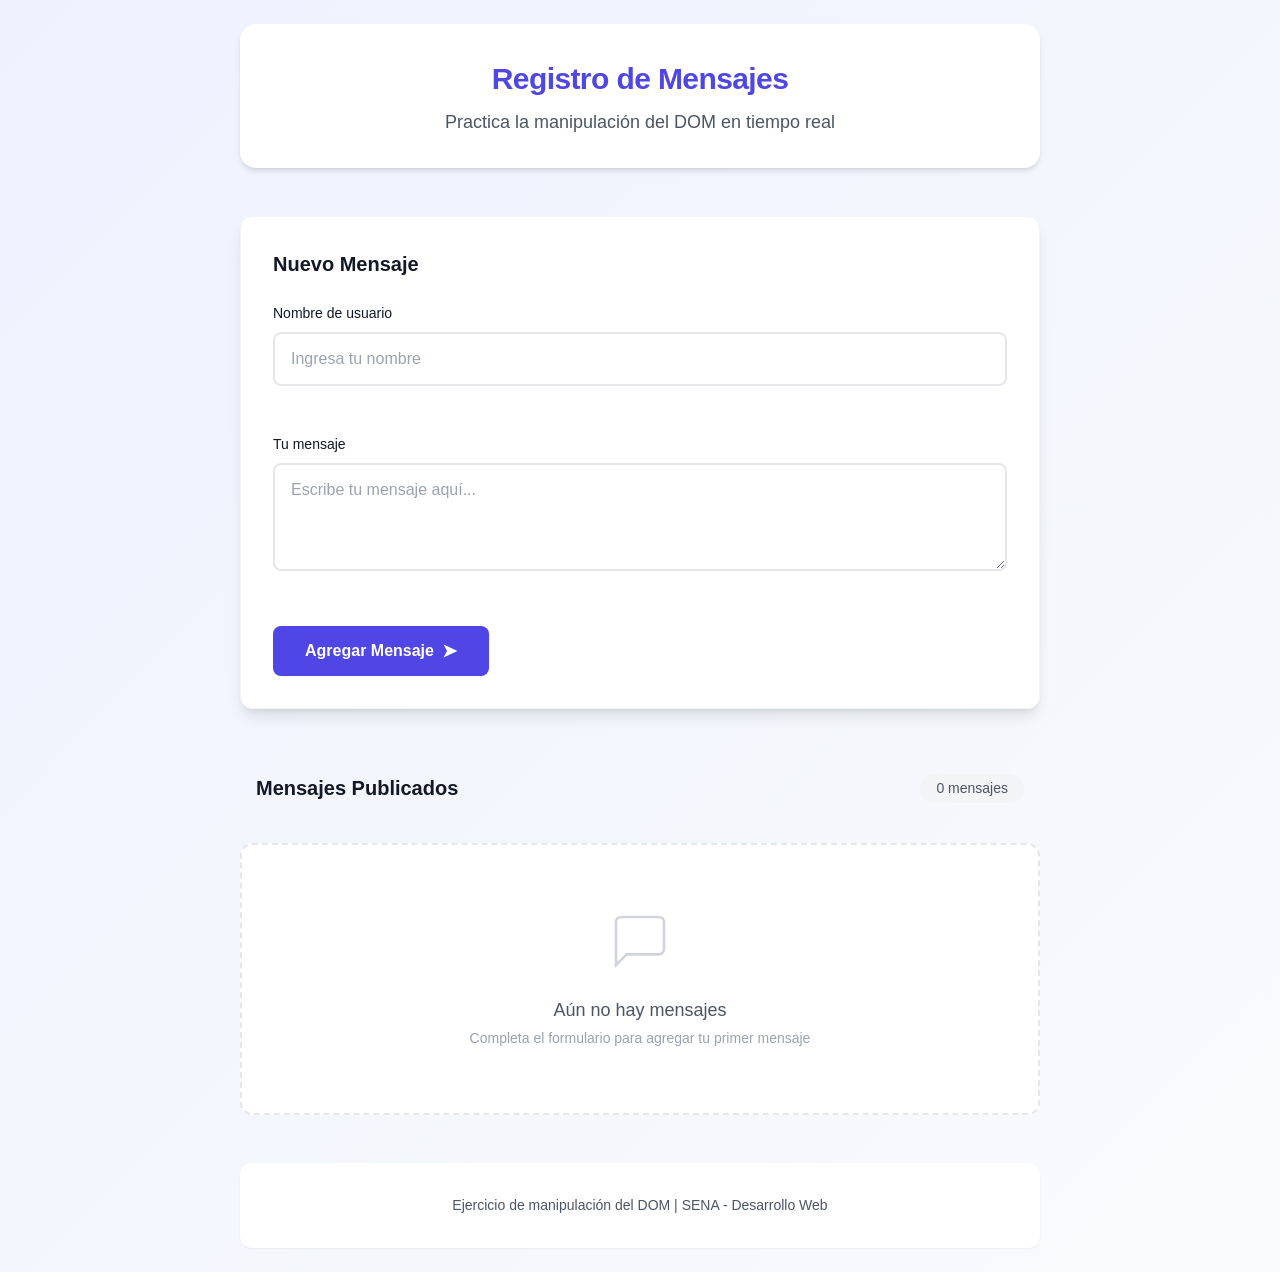
==== index.html @ c60bf7f2 "Estructura de Proyecto" ====
<!DOCTYPE html>
<html lang="es">
<head>
    <meta charset="UTF-8">
    <meta name="viewport" content="width=device-width, initial-scale=1.0">
    <title>Registro de Mensajes - Ejercicio DOM</title>
    <link rel="stylesheet" href="styles.css">
</head>
<body>
    <div class="container">
        <!-- Encabezado principal -->
        <header class="header">
            <h1 class="header__title">Registro de Mensajes</h1>
            <p class="header__subtitle">Practica la manipulación del DOM en tiempo real</p>
        </header>

        <!-- Formulario de entrada -->
        <section class="form-section">
            <div class="card">
                <h2 class="card__title">Nuevo Mensaje</h2>
                
                <form id="messageForm" class="form" novalidate>
                    <div class="form__group">
                        <label for="userName" class="form__label">
                            Nombre de usuario
                        </label>
                        <input 
                            type="text" 
                            id="userName" 
                            class="form__input" 
                            placeholder="Ingresa tu nombre"
                            aria-required="true"
                        >
                        <span class="form__error" id="userNameError"></span>
                    </div>

                    <div class="form__group">
                        <label for="userMessage" class="form__label">
                            Tu mensaje
                        </label>
                        <textarea 
                            id="userMessage" 
                            class="form__input form__textarea" 
                            placeholder="Escribe tu mensaje aquí..."
                            rows="4"
                            aria-required="true"
                        ></textarea>
                        <span class="form__error" id="userMessageError"></span>
                    </div>

                    <button type="submit" class="btn btn--primary" id="submitBtn">
                        <span class="btn__text">Agregar Mensaje</span>
                        <span class="btn__icon">➤</span>
                    </button>
                </form>
            </div>
        </section>

        <!-- Área de mensajes -->
        <section class="messages-section">
            <div class="messages-header">
                <h2 class="messages-header__title">Mensajes Publicados</h2>
                <span class="messages-header__count" id="messageCount">0 mensajes</span>
            </div>
            
            <div id="messagesContainer" class="messages-container">
                <!-- Los mensajes se agregarán aquí dinámicamente -->
                <div class="messages-empty" id="emptyState">
                    <svg class="messages-empty__icon" width="64" height="64" viewBox="0 0 24 24" fill="none" stroke="currentColor">
                        <path d="M21 15a2 2 0 0 1-2 2H7l-4 4V5a2 2 0 0 1 2-2h14a2 2 0 0 1 2 2z"></path>
                    </svg>
                    <p class="messages-empty__text">Aún no hay mensajes</p>
                    <p class="messages-empty__subtext">Completa el formulario para agregar tu primer mensaje</p>
                </div>
            </div>
        </section>

        <!-- Footer informativo -->
        <footer class="footer">
            <p class="footer__text">Ejercicio de manipulación del DOM | SENA - Desarrollo Web</p>
        </footer>
    </div>

    <script src="script.js"></script>
</body>
</html>
---- styles.css ----
/* ============================================
   SISTEMA DE DISEÑO - VARIABLES CSS
   ============================================ */

:root {
    /* Paleta de colores principal */
    --color-primary: #4f46e5;
    --color-primary-dark: #4338ca;
    --color-primary-light: #6366f1;
    --color-primary-lighter: #eef2ff;
    
    /* Colores de estado */
    --color-success: #10b981;
    --color-error: #ef4444;
    --color-warning: #f59e0b;
    --color-info: #3b82f6;
    
    /* Escala de grises */
    --color-gray-50: #f9fafb;
    --color-gray-100: #f3f4f6;
    --color-gray-200: #e5e7eb;
    --color-gray-300: #d1d5db;
    --color-gray-400: #9ca3af;
    --color-gray-500: #6b7280;
    --color-gray-600: #4b5563;
    --color-gray-700: #374151;
    --color-gray-800: #1f2937;
    --color-gray-900: #111827;
    
    /* Colores de fondo */
    --color-background: #ffffff;
    --color-background-secondary: var(--color-gray-50);
    --color-surface: #ffffff;
    
    /* Colores de texto */
    --color-text-primary: var(--color-gray-900);
    --color-text-secondary: var(--color-gray-600);
    --color-text-tertiary: var(--color-gray-400);
    
    /* Tipografía */
    --font-family-base: -apple-system, BlinkMacSystemFont, 'Segoe UI', 'Roboto', 'Oxygen', 'Ubuntu', 'Cantarell', sans-serif;
    --font-family-mono: 'Courier New', Courier, monospace;
    
    /* Tamaños de fuente */
    --font-size-xs: 0.75rem;    /* 12px */
    --font-size-sm: 0.875rem;   /* 14px */
    --font-size-base: 1rem;     /* 16px */
    --font-size-lg: 1.125rem;   /* 18px */
    --font-size-xl: 1.25rem;    /* 20px */
    --font-size-2xl: 1.5rem;    /* 24px */
    --font-size-3xl: 1.875rem;  /* 30px */
    --font-size-4xl: 2.25rem;   /* 36px */
    
    /* Pesos de fuente */
    --font-weight-normal: 400;
    --font-weight-medium: 500;
    --font-weight-semibold: 600;
    --font-weight-bold: 700;
    
    /* Espaciado */
    --spacing-xs: 0.25rem;   /* 4px */
    --spacing-sm: 0.5rem;    /* 8px */
    --spacing-md: 1rem;      /* 16px */
    --spacing-lg: 1.5rem;    /* 24px */
    --spacing-xl: 2rem;      /* 32px */
    --spacing-2xl: 3rem;     /* 48px */
    --spacing-3xl: 4rem;     /* 64px */
    
    /* Border radius */
    --radius-sm: 0.375rem;   /* 6px */
    --radius-md: 0.5rem;     /* 8px */
    --radius-lg: 0.75rem;    /* 12px */
    --radius-xl: 1rem;       /* 16px */
    --radius-full: 9999px;
    
    /* Sombras */
    --shadow-sm: 0 1px 2px 0 rgb(0 0 0 / 0.05);
    --shadow-md: 0 4px 6px -1px rgb(0 0 0 / 0.1), 0 2px 4px -2px rgb(0 0 0 / 0.1);
    --shadow-lg: 0 10px 15px -3px rgb(0 0 0 / 0.1), 0 4px 6px -4px rgb(0 0 0 / 0.1);
    --shadow-xl: 0 20px 25px -5px rgb(0 0 0 / 0.1), 0 8px 10px -6px rgb(0 0 0 / 0.1);
    
    /* Transiciones */
    --transition-fast: 150ms cubic-bezier(0.4, 0, 0.2, 1);
    --transition-base: 200ms cubic-bezier(0.4, 0, 0.2, 1);
    --transition-slow: 300ms cubic-bezier(0.4, 0, 0.2, 1);
    
    /* Z-index */
    --z-index-dropdown: 1000;
    --z-index-modal: 1050;
    --z-index-tooltip: 1100;
}

/* ============================================
   RESET Y ESTILOS BASE
   ============================================ */

*, *::before, *::after {
    box-sizing: border-box;
    margin: 0;
    padding: 0;
}

html {
    font-size: 16px;
    -webkit-font-smoothing: antialiased;
    -moz-osx-font-smoothing: grayscale;
}

body {
    font-family: var(--font-family-base);
    font-size: var(--font-size-base);
    font-weight: var(--font-weight-normal);
    line-height: 1.5;
    color: var(--color-text-primary);
    background: linear-gradient(135deg, var(--color-primary-lighter) 0%, var(--color-gray-50) 100%);
    min-height: 100vh;
    padding: var(--spacing-lg);
}

/* ============================================
   LAYOUT PRINCIPAL
   ============================================ */

.container {
    max-width: 800px;
    margin: 0 auto;
}

/* ============================================
   HEADER
   ============================================ */

.header {
    text-align: center;
    margin-bottom: var(--spacing-2xl);
    padding: var(--spacing-xl) var(--spacing-md);
    background: var(--color-surface);
    border-radius: var(--radius-xl);
    box-shadow: var(--shadow-md);
}

.header__title {
    font-size: var(--font-size-3xl);
    font-weight: var(--font-weight-bold);
    color: var(--color-primary);
    margin-bottom: var(--spacing-sm);
    letter-spacing: -0.02em;
}

.header__subtitle {
    font-size: var(--font-size-lg);
    color: var(--color-text-secondary);
    font-weight: var(--font-weight-normal);
}

/* ============================================
   CARD COMPONENT
   ============================================ */

.card {
    background: var(--color-surface);
    border-radius: var(--radius-lg);
    padding: var(--spacing-xl);
    box-shadow: var(--shadow-lg);
    border: 1px solid var(--color-gray-100);
}

.card__title {
    font-size: var(--font-size-xl);
    font-weight: var(--font-weight-semibold);
    color: var(--color-text-primary);
    margin-bottom: var(--spacing-lg);
}

/* ============================================
   FORMULARIO
   ============================================ */

.form-section {
    margin-bottom: var(--spacing-2xl);
}

.form__group {
    margin-bottom: var(--spacing-lg);
}

.form__label {
    display: block;
    font-size: var(--font-size-sm);
    font-weight: var(--font-weight-medium);
    color: var(--color-text-primary);
    margin-bottom: var(--spacing-sm);
}

.form__input {
    width: 100%;
    padding: var(--spacing-md);
    font-size: var(--font-size-base);
    font-family: var(--font-family-base);
    color: var(--color-text-primary);
    background-color: var(--color-surface);
    border: 2px solid var(--color-gray-200);
    border-radius: var(--radius-md);
    transition: all var(--transition-base);
    outline: none;
}

.form__input:focus {
    border-color: var(--color-primary);
    box-shadow: 0 0 0 3px var(--color-primary-lighter);
}

.form__input::placeholder {
    color: var(--color-gray-400);
}

.form__textarea {
    resize: vertical;
    min-height: 100px;
}

.form__input.error {
    border-color: var(--color-error);
}

.form__input.error:focus {
    box-shadow: 0 0 0 3px rgba(239, 68, 68, 0.1);
}

.form__error {
    display: block;
    font-size: var(--font-size-sm);
    color: var(--color-error);
    margin-top: var(--spacing-xs);
    min-height: 1.25rem;
    font-weight: var(--font-weight-medium);
}

/* ============================================
   BOTONES
   ============================================ */

.btn {
    display: inline-flex;
    align-items: center;
    justify-content: center;
    gap: var(--spacing-sm);
    padding: var(--spacing-md) var(--spacing-xl);
    font-size: var(--font-size-base);
    font-weight: var(--font-weight-semibold);
    font-family: var(--font-family-base);
    line-height: 1;
    border: none;
    border-radius: var(--radius-md);
    cursor: pointer;
    transition: all var(--transition-base);
    outline: none;
    text-decoration: none;
    white-space: nowrap;
}

.btn--primary {
    background-color: var(--color-primary);
    color: white;
    box-shadow: var(--shadow-sm);
}

.btn--primary:hover {
    background-color: var(--color-primary-dark);
    box-shadow: var(--shadow-md);
    transform: translateY(-1px);
}

.btn--primary:active {
    transform: translateY(0);
    box-shadow: var(--shadow-sm);
}

.btn--primary:focus-visible {
    box-shadow: 0 0 0 3px var(--color-primary-lighter);
}

.btn__icon {
    font-size: var(--font-size-lg);
}

/* ============================================
   SECCIÓN DE MENSAJES
   ============================================ */

.messages-section {
    margin-bottom: var(--spacing-2xl);
}

.messages-header {
    display: flex;
    justify-content: space-between;
    align-items: center;
    margin-bottom: var(--spacing-lg);
    padding: var(--spacing-md);
}

.messages-header__title {
    font-size: var(--font-size-xl);
    font-weight: var(--font-weight-semibold);
    color: var(--color-text-primary);
}

.messages-header__count {
    font-size: var(--font-size-sm);
    font-weight: var(--font-weight-medium);
    color: var(--color-text-secondary);
    background-color: var(--color-gray-100);
    padding: var(--spacing-xs) var(--spacing-md);
    border-radius: var(--radius-full);
}

.messages-container {
    display: flex;
    flex-direction: column;
    gap: var(--spacing-md);
}

/* Estado vacío */
.messages-empty {
    display: flex;
    flex-direction: column;
    align-items: center;
    justify-content: center;
    padding: var(--spacing-3xl) var(--spacing-xl);
    background: var(--color-surface);
    border-radius: var(--radius-lg);
    border: 2px dashed var(--color-gray-200);
    text-align: center;
}

.messages-empty__icon {
    color: var(--color-gray-300);
    margin-bottom: var(--spacing-lg);
}

.messages-empty__text {
    font-size: var(--font-size-lg);
    font-weight: var(--font-weight-medium);
    color: var(--color-text-secondary);
    margin-bottom: var(--spacing-xs);
}

.messages-empty__subtext {
    font-size: var(--font-size-sm);
    color: var(--color-text-tertiary);
}

/* Tarjeta de mensaje */
.message-card {
    background: var(--color-surface);
    border-radius: var(--radius-lg);
    padding: var(--spacing-lg);
    box-shadow: var(--shadow-md);
    border-left: 4px solid var(--color-primary);
    animation: slideIn var(--transition-slow) ease-out;
    transition: all var(--transition-base);
}

.message-card:hover {
    box-shadow: var(--shadow-xl);
    transform: translateY(-2px);
}

.message-card__header {
    display: flex;
    justify-content: space-between;
    align-items: center;
    margin-bottom: var(--spacing-md);
}

.message-card__user {
    display: flex;
    align-items: center;
    gap: var(--spacing-sm);
}

.message-card__avatar {
    width: 40px;
    height: 40px;
    border-radius: var(--radius-full);
    background: linear-gradient(135deg, var(--color-primary-light), var(--color-primary));
    display: flex;
    align-items: center;
    justify-content: center;
    color: white;
    font-weight: var(--font-weight-bold);
    font-size: var(--font-size-sm);
}

.message-card__username {
    font-size: var(--font-size-base);
    font-weight: var(--font-weight-semibold);
    color: var(--color-text-primary);
}

.message-card__timestamp {
    font-size: var(--font-size-xs);
    color: var(--color-text-tertiary);
    font-weight: var(--font-weight-medium);
}

.message-card__content {
    font-size: var(--font-size-base);
    color: var(--color-text-secondary);
    line-height: 1.6;
    word-wrap: break-word;
}

/* ============================================
   FOOTER
   ============================================ */

.footer {
    text-align: center;
    padding: var(--spacing-xl);
    background: var(--color-surface);
    border-radius: var(--radius-lg);
    box-shadow: var(--shadow-sm);
}

.footer__text {
    font-size: var(--font-size-sm);
    color: var(--color-text-secondary);
}

/* ============================================
   ANIMACIONES
   ============================================ */

@keyframes slideIn {
    from {
        opacity: 0;
        transform: translateY(-10px);
    }
    to {
        opacity: 1;
        transform: translateY(0);
    }
}

/* ============================================
   RESPONSIVE DESIGN
   ============================================ */

@media (max-width: 768px) {
    body {
        padding: var(--spacing-md);
    }
    
    .header {
        padding: var(--spacing-lg) var(--spacing-md);
        margin-bottom: var(--spacing-xl);
    }
    
    .header__title {
        font-size: var(--font-size-2xl);
    }
    
    .header__subtitle {
        font-size: var(--font-size-base);
    }
    
    .card {
        padding: var(--spacing-lg);
    }
    
    .messages-header {
        flex-direction: column;
        align-items: flex-start;
        gap: var(--spacing-sm);
    }
}

@media (max-width: 480px) {
    .btn {
        width: 100%;
    }
    
    .message-card__header {
        flex-direction: column;
        align-items: flex-start;
        gap: var(--spacing-sm);
    }
}

/* ============================================
   UTILIDADES
   ============================================ */

.hidden {
    display: none !important;
}

.fade-out {
    animation: fadeOut var(--transition-base) ease-out forwards;
}

@keyframes fadeOut {
    to {
        opacity: 0;
        transform: scale(0.95);
    }
}
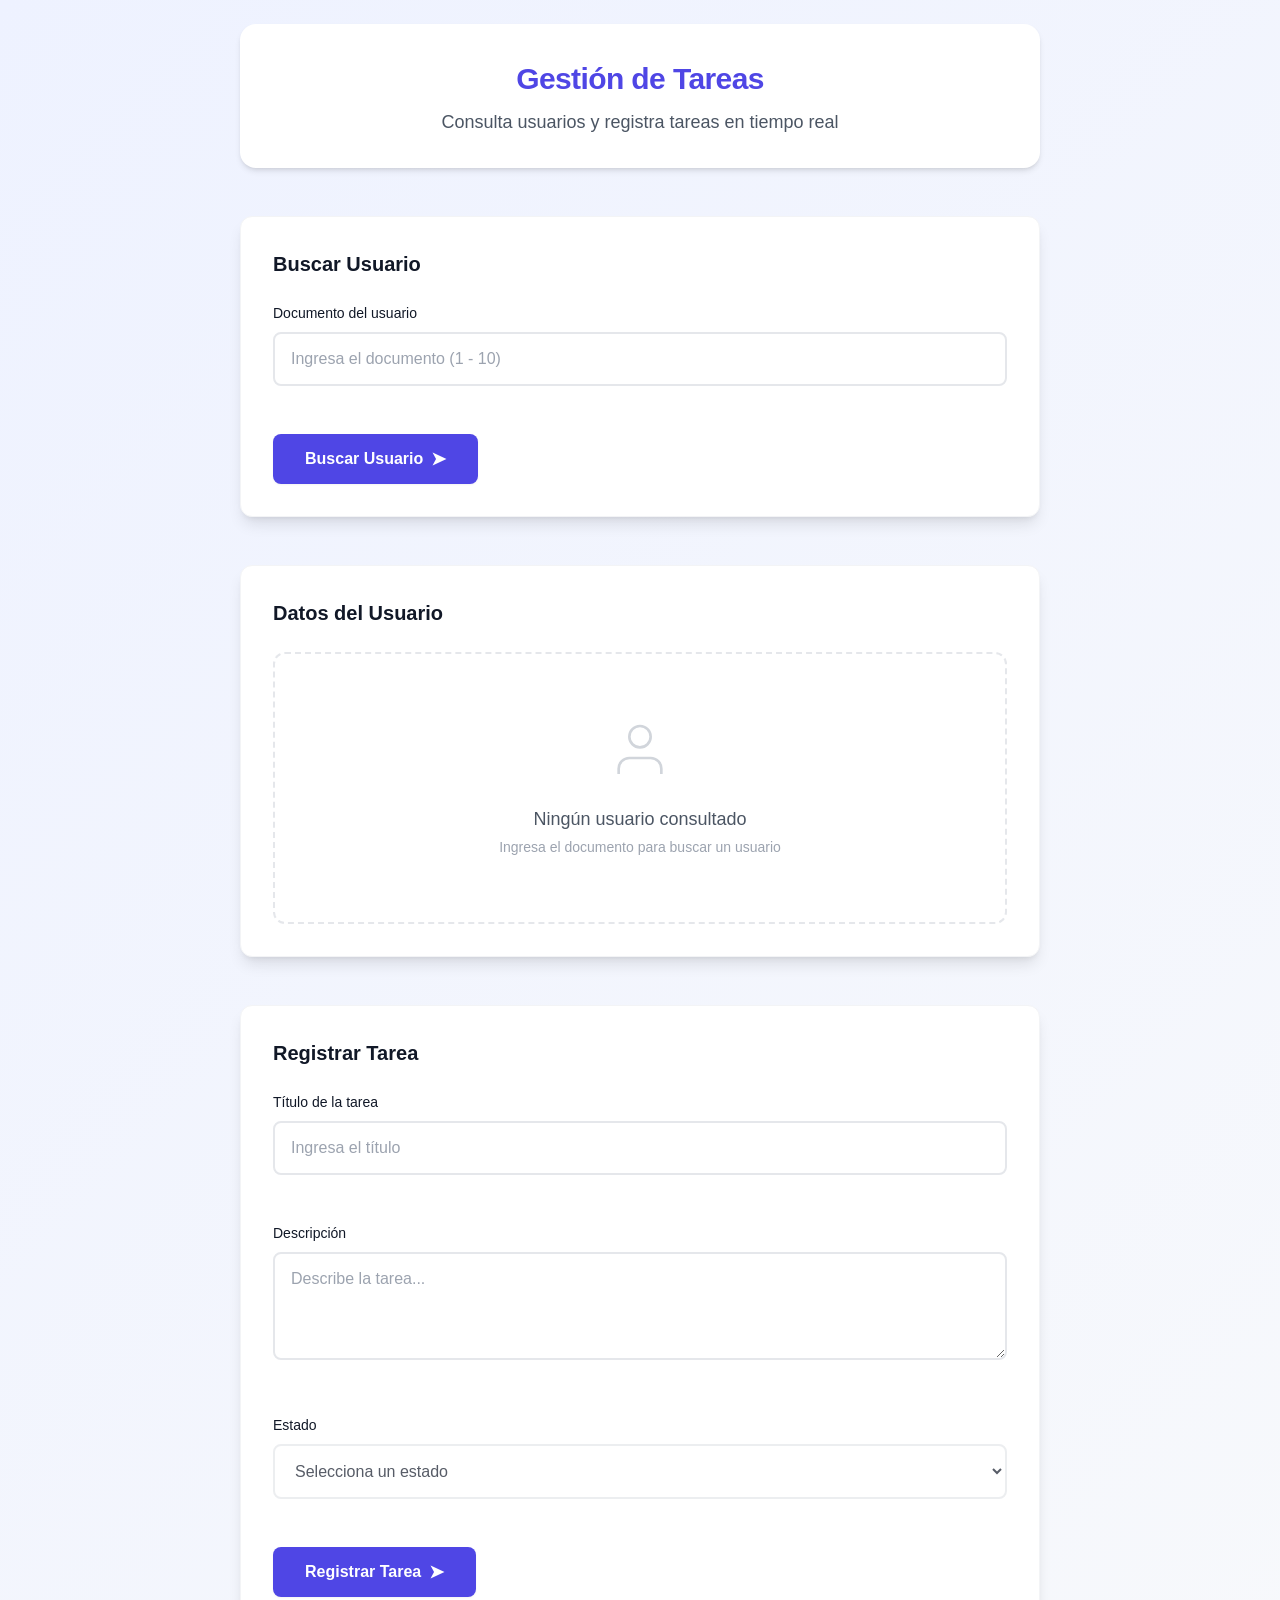
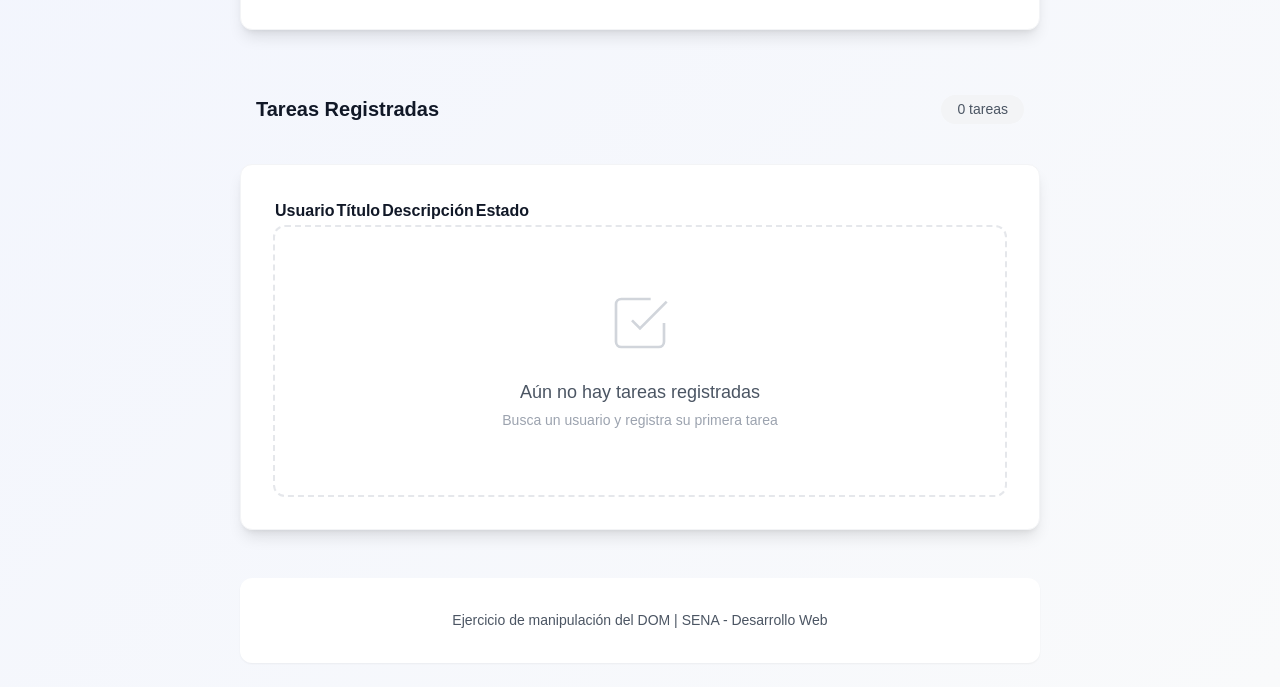
==== commit 4ed3e02a: "Estructura de proyecto ajuste index.html" ====
--- a/index.html
+++ b/index.html
@@ -3,84 +3,169 @@
 <head>
     <meta charset="UTF-8">
     <meta name="viewport" content="width=device-width, initial-scale=1.0">
-    <title>Registro de Mensajes - Ejercicio DOM</title>
+    <title>Gestión de Tareas - Ejercicio DOM</title>
     <link rel="stylesheet" href="styles.css">
 </head>
 <body>
     <div class="container">
+
         <!-- Encabezado principal -->
         <header class="header">
-            <h1 class="header__title">Registro de Mensajes</h1>
-            <p class="header__subtitle">Practica la manipulación del DOM en tiempo real</p>
+            <h1 class="header__title">Gestión de Tareas</h1>
+            <p class="header__subtitle">Consulta usuarios y registra tareas en tiempo real</p>
         </header>
 
-        <!-- Formulario de entrada -->
+        <!-- Formulario de búsqueda de usuario -->
         <section class="form-section">
             <div class="card">
-                <h2 class="card__title">Nuevo Mensaje</h2>
-                
-                <form id="messageForm" class="form" novalidate>
+                <h2 class="card__title">Buscar Usuario</h2>
+
+                <form id="searchForm" class="form" novalidate>
                     <div class="form__group">
-                        <label for="userName" class="form__label">
-                            Nombre de usuario
+                        <label for="userIdInput" class="form__label">
+                            Documento del usuario
                         </label>
-                        <input 
-                            type="text" 
-                            id="userName" 
-                            class="form__input" 
-                            placeholder="Ingresa tu nombre"
+                        <input
+                            type="text"
+                            id="userIdInput"
+                            class="form__input"
+                            placeholder="Ingresa el documento (1 - 10)"
                             aria-required="true"
                         >
-                        <span class="form__error" id="userNameError"></span>
+                        <span class="form__error" id="userIdError"></span>
                     </div>
 
-                    <div class="form__group">
-                        <label for="userMessage" class="form__label">
-                            Tu mensaje
-                        </label>
-                        <textarea 
-                            id="userMessage" 
-                            class="form__input form__textarea" 
-                            placeholder="Escribe tu mensaje aquí..."
-                            rows="4"
-                            aria-required="true"
-                        ></textarea>
-                        <span class="form__error" id="userMessageError"></span>
-                    </div>
-
-                    <button type="submit" class="btn btn--primary" id="submitBtn">
-                        <span class="btn__text">Agregar Mensaje</span>
+                    <button type="submit" class="btn btn--primary" id="searchBtn">
+                        <span class="btn__text">Buscar Usuario</span>
                         <span class="btn__icon">➤</span>
                     </button>
                 </form>
             </div>
         </section>
 
-        <!-- Área de mensajes -->
+        <!-- Datos del usuario encontrado -->
+        <section class="form-section">
+            <div class="card">
+                <h2 class="card__title">Datos del Usuario</h2>
+
+                <div id="userContainer" class="messages-container">
+                    <div class="messages-empty" id="userEmptyState">
+                        <svg class="messages-empty__icon" width="64" height="64" viewBox="0 0 24 24" fill="none" stroke="currentColor">
+                            <path d="M20 21v-2a4 4 0 0 0-4-4H8a4 4 0 0 0-4 4v2"></path>
+                            <circle cx="12" cy="7" r="4"></circle>
+                        </svg>
+                        <p class="messages-empty__text">Ningún usuario consultado</p>
+                        <p class="messages-empty__subtext">Ingresa el documento para buscar un usuario</p>
+                    </div>
+                </div>
+
+                <span id="userNotFound" class="form__error" style="display:none;">
+                    ⚠️ Usuario no encontrado en el sistema
+                </span>
+            </div>
+        </section>
+
+        <!-- Formulario de registro de tareas -->
+        <section class="form-section">
+            <div class="card">
+                <h2 class="card__title">Registrar Tarea</h2>
+
+                <form id="taskForm" class="form" novalidate disabled>
+                    <div class="form__group">
+                        <label for="taskTitle" class="form__label">
+                            Título de la tarea
+                        </label>
+                        <input
+                            type="text"
+                            id="taskTitle"
+                            class="form__input"
+                            placeholder="Ingresa el título"
+                            aria-required="true"
+                            disabled
+                        >
+                        <span class="form__error" id="taskTitleError"></span>
+                    </div>
+
+                    <div class="form__group">
+                        <label for="taskDescription" class="form__label">
+                            Descripción
+                        </label>
+                        <textarea
+                            id="taskDescription"
+                            class="form__input form__textarea"
+                            placeholder="Describe la tarea..."
+                            rows="4"
+                            aria-required="true"
+                            disabled
+                        ></textarea>
+                        <span class="form__error" id="taskDescriptionError"></span>
+                    </div>
+
+                    <div class="form__group">
+                        <label for="taskStatus" class="form__label">
+                            Estado
+                        </label>
+                        <select
+                            id="taskStatus"
+                            class="form__input"
+                            aria-required="true"
+                            disabled
+                        >
+                            <option value="">Selecciona un estado</option>
+                            <option value="false">Pendiente</option>
+                            <option value="true">Completada</option>
+                        </select>
+                        <span class="form__error" id="taskStatusError"></span>
+                    </div>
+
+                    <button type="submit" class="btn btn--primary" id="taskBtn" disabled>
+                        <span class="btn__text">Registrar Tarea</span>
+                        <span class="btn__icon">➤</span>
+                    </button>
+                </form>
+            </div>
+        </section>
+
+        <!-- Tabla de tareas registradas -->
         <section class="messages-section">
             <div class="messages-header">
-                <h2 class="messages-header__title">Mensajes Publicados</h2>
-                <span class="messages-header__count" id="messageCount">0 mensajes</span>
+                <h2 class="messages-header__title">Tareas Registradas</h2>
+                <span class="messages-header__count" id="taskCount">0 tareas</span>
             </div>
-            
-            <div id="messagesContainer" class="messages-container">
-                <!-- Los mensajes se agregarán aquí dinámicamente -->
-                <div class="messages-empty" id="emptyState">
+
+            <div class="card">
+                <table class="task-table" id="taskTable">
+                    <thead>
+                        <tr>
+                            <th>Usuario</th>
+                            <th>Título</th>
+                            <th>Descripción</th>
+                            <th>Estado</th>
+                        </tr>
+                    </thead>
+                    <tbody id="taskTableBody">
+                        <!-- Las tareas se agregan aquí dinámicamente -->
+                    </tbody>
+                </table>
+
+                <div class="messages-empty" id="taskEmptyState">
                     <svg class="messages-empty__icon" width="64" height="64" viewBox="0 0 24 24" fill="none" stroke="currentColor">
-                        <path d="M21 15a2 2 0 0 1-2 2H7l-4 4V5a2 2 0 0 1 2-2h14a2 2 0 0 1 2 2z"></path>
+                        <path d="M9 11l3 3L22 4"></path>
+                        <path d="M21 12v7a2 2 0 0 1-2 2H5a2 2 0 0 1-2-2V5a2 2 0 0 1 2-2h11"></path>
                     </svg>
-                    <p class="messages-empty__text">Aún no hay mensajes</p>
-                    <p class="messages-empty__subtext">Completa el formulario para agregar tu primer mensaje</p>
+                    <p class="messages-empty__text">Aún no hay tareas registradas</p>
+                    <p class="messages-empty__subtext">Busca un usuario y registra su primera tarea</p>
                 </div>
             </div>
         </section>
 
-        <!-- Footer informativo -->
+        <!-- Footer -->
         <footer class="footer">
             <p class="footer__text">Ejercicio de manipulación del DOM | SENA - Desarrollo Web</p>
         </footer>
+
     </div>
 
     <script src="script.js"></script>
 </body>
-</html>
+</html>
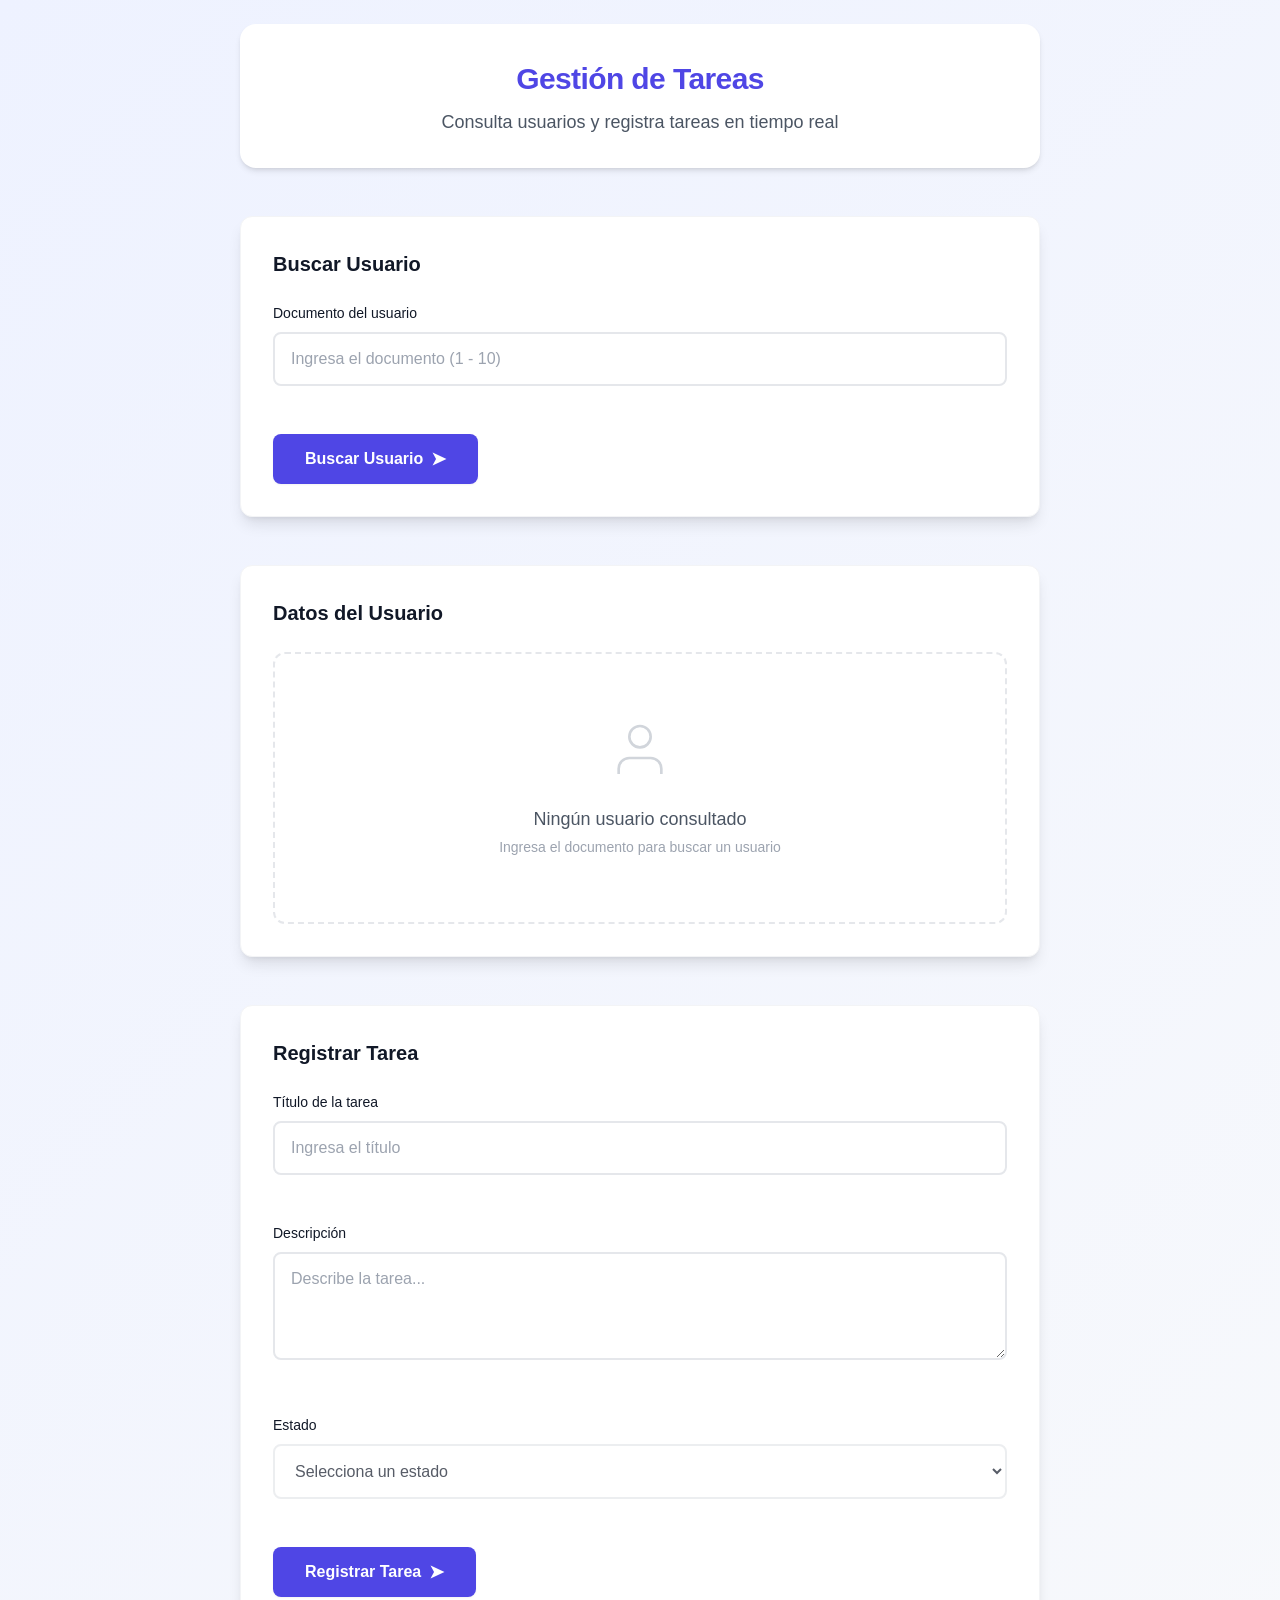
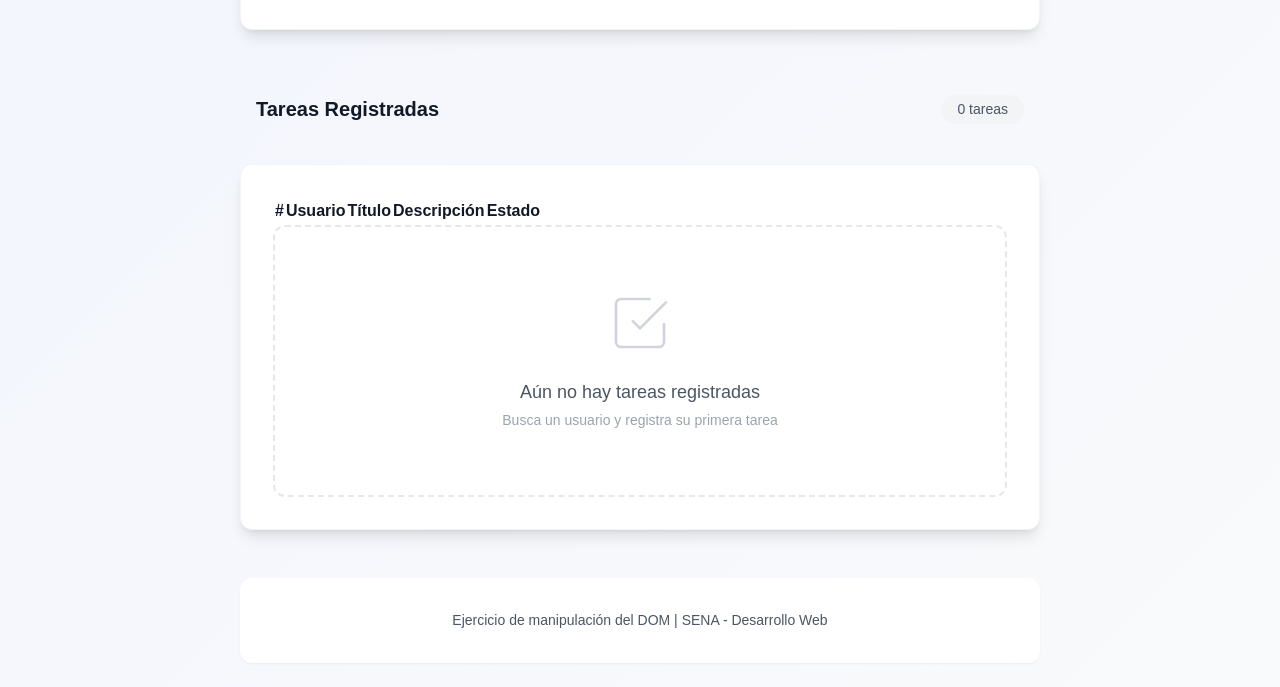
==== commit 615118f8: "Actualizacion trabajo Julian2" ====
--- a/index.html
+++ b/index.html
@@ -3,7 +3,7 @@
 <head>
     <meta charset="UTF-8">
     <meta name="viewport" content="width=device-width, initial-scale=1.0">
-    <title>Gestión de Tareas - Ejercicio DOM</title>
+    <title>Grupo 7 - Ejercicio DOM</title>
     <link rel="stylesheet" href="styles.css">
 </head>
 <body>
@@ -112,8 +112,9 @@
                             disabled
                         >
                             <option value="">Selecciona un estado</option>
-                            <option value="false">Pendiente</option>
-                            <option value="true">Completada</option>
+                            <option value="Pendiente">Pendiente</option>
+                            <option value="En progreso">En progreso</option>
+                            <option value="Completada">Completada</option>
                         </select>
                         <span class="form__error" id="taskStatusError"></span>
                     </div>
@@ -137,6 +138,7 @@
                 <table class="task-table" id="taskTable">
                     <thead>
                         <tr>
+                            <th>#</th>
                             <th>Usuario</th>
                             <th>Título</th>
                             <th>Descripción</th>
@@ -168,4 +170,4 @@
 
     <script src="script.js"></script>
 </body>
-</html>+</html>
--- a/styles.css
+++ b/styles.css
@@ -1,5 +1,5 @@
 /* ============================================
-   SISTEMA DE DISEÑO - VARIABLES CSS
+    SISTEMA DE DISEÑO - VARIABLES CSS
    ============================================ */
 
 :root {
@@ -91,7 +91,7 @@
 }
 
 /* ============================================
-   RESET Y ESTILOS BASE
+    RESET Y ESTILOS BASE
    ============================================ */
 
 *, *::before, *::after {
@@ -118,7 +118,7 @@
 }
 
 /* ============================================
-   LAYOUT PRINCIPAL
+    LAYOUT PRINCIPAL
    ============================================ */
 
 .container {
@@ -127,7 +127,7 @@
 }
 
 /* ============================================
-   HEADER
+    HEADER
    ============================================ */
 
 .header {
@@ -154,7 +154,7 @@
 }
 
 /* ============================================
-   CARD COMPONENT
+    CARD COMPONENT
    ============================================ */
 
 .card {
@@ -173,7 +173,7 @@
 }
 
 /* ============================================
-   FORMULARIO
+    FORMULARIO
    ============================================ */
 
 .form-section {
@@ -237,7 +237,7 @@
 }
 
 /* ============================================
-   BOTONES
+    BOTONES
    ============================================ */
 
 .btn {
@@ -285,7 +285,7 @@
 }
 
 /* ============================================
-   SECCIÓN DE MENSAJES
+    SECCIÓN DE MENSAJES
    ============================================ */
 
 .messages-section {
@@ -413,7 +413,7 @@
 }
 
 /* ============================================
-   FOOTER
+    FOOTER
    ============================================ */
 
 .footer {
@@ -430,7 +430,7 @@
 }
 
 /* ============================================
-   ANIMACIONES
+    ANIMACIONES
    ============================================ */
 
 @keyframes slideIn {
@@ -445,7 +445,7 @@
 }
 
 /* ============================================
-   RESPONSIVE DESIGN
+    RESPONSIVE DESIGN
    ============================================ */
 
 @media (max-width: 768px) {
@@ -490,7 +490,7 @@
 }
 
 /* ============================================
-   UTILIDADES
+    UTILIDADES
    ============================================ */
 
 .hidden {
